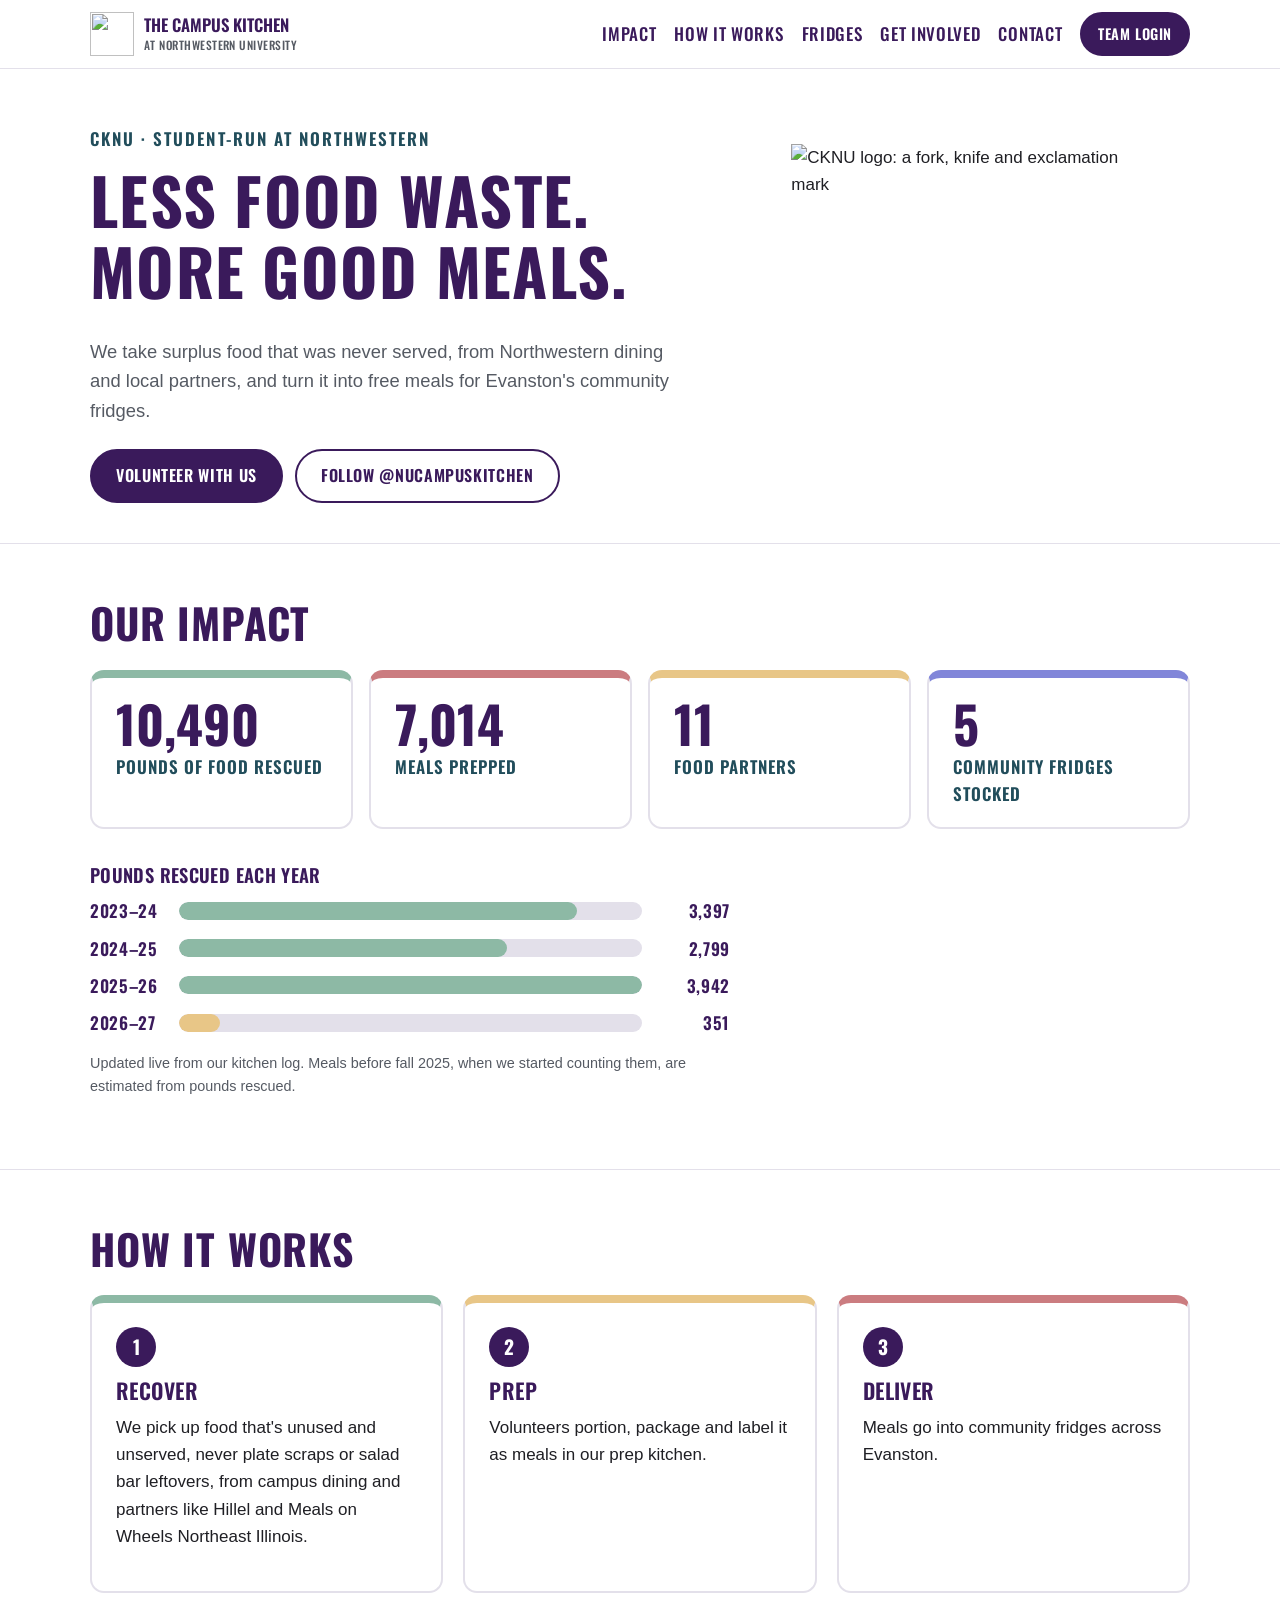
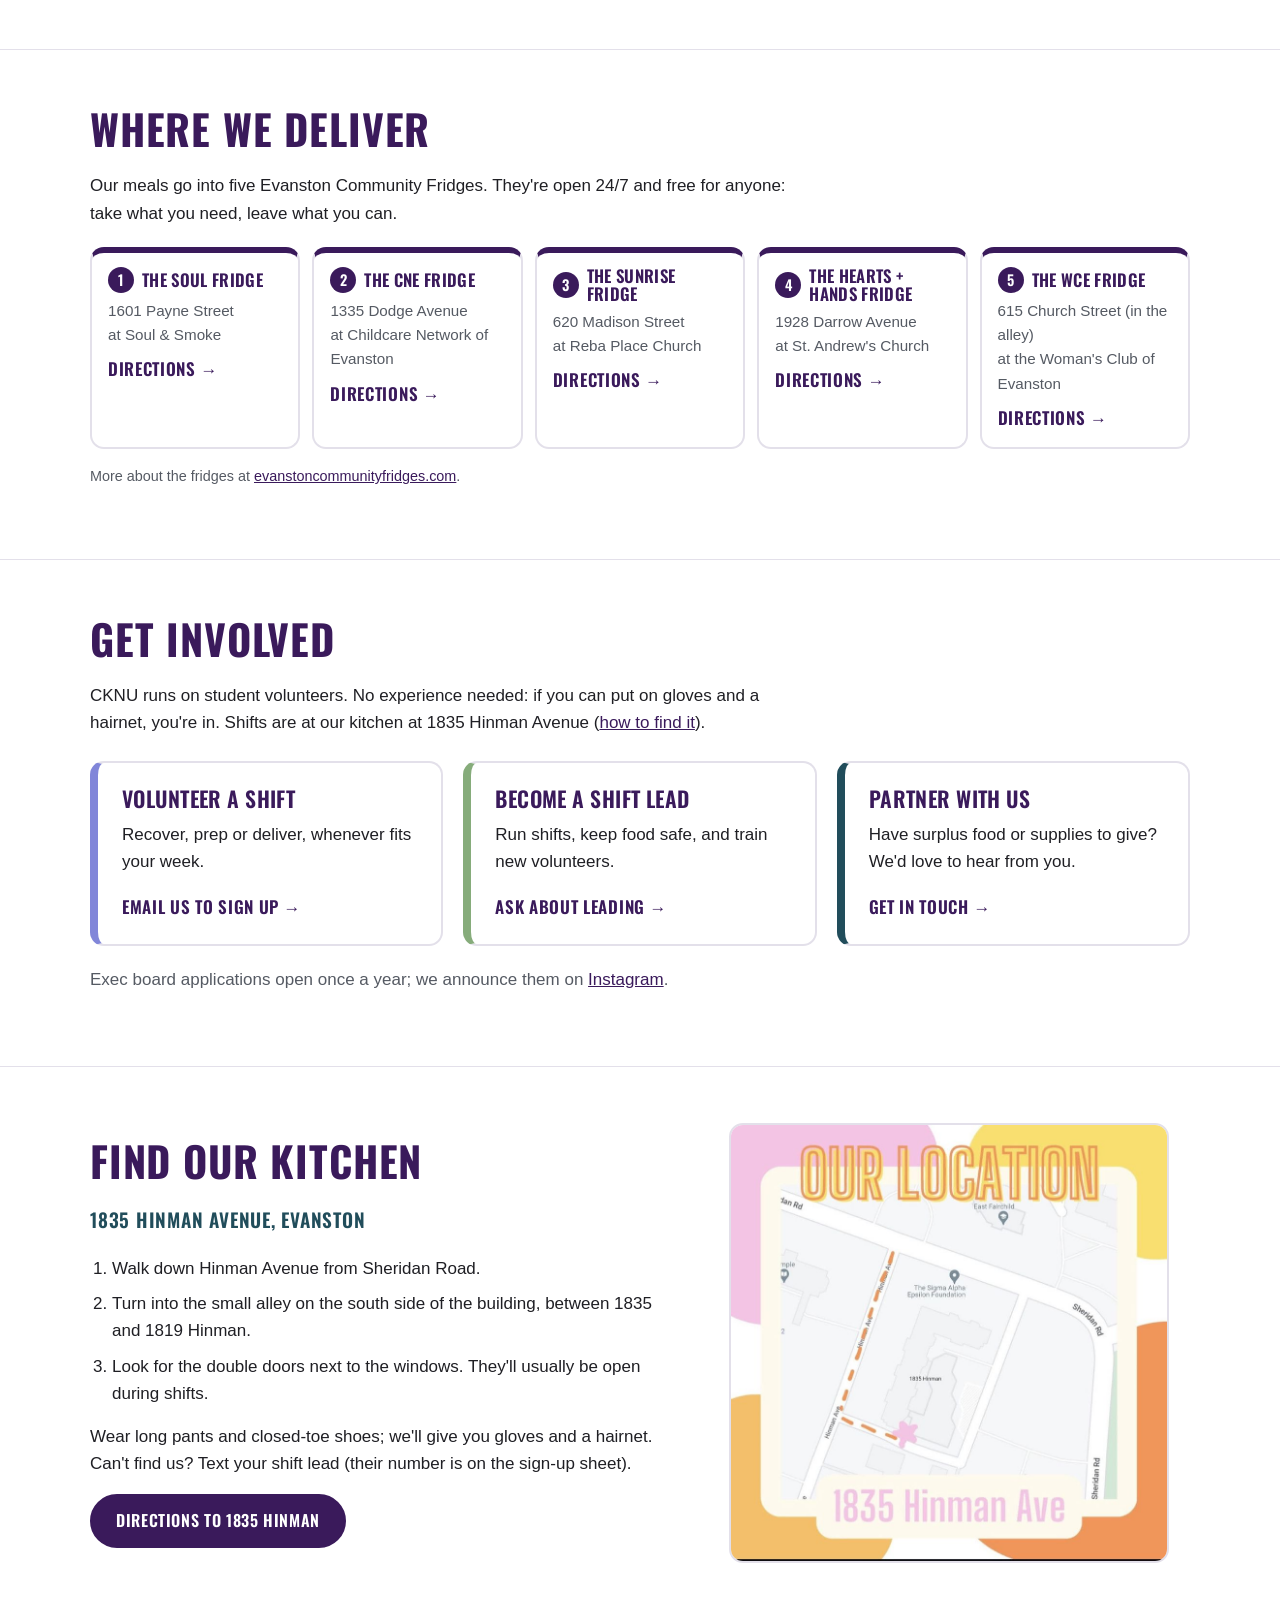
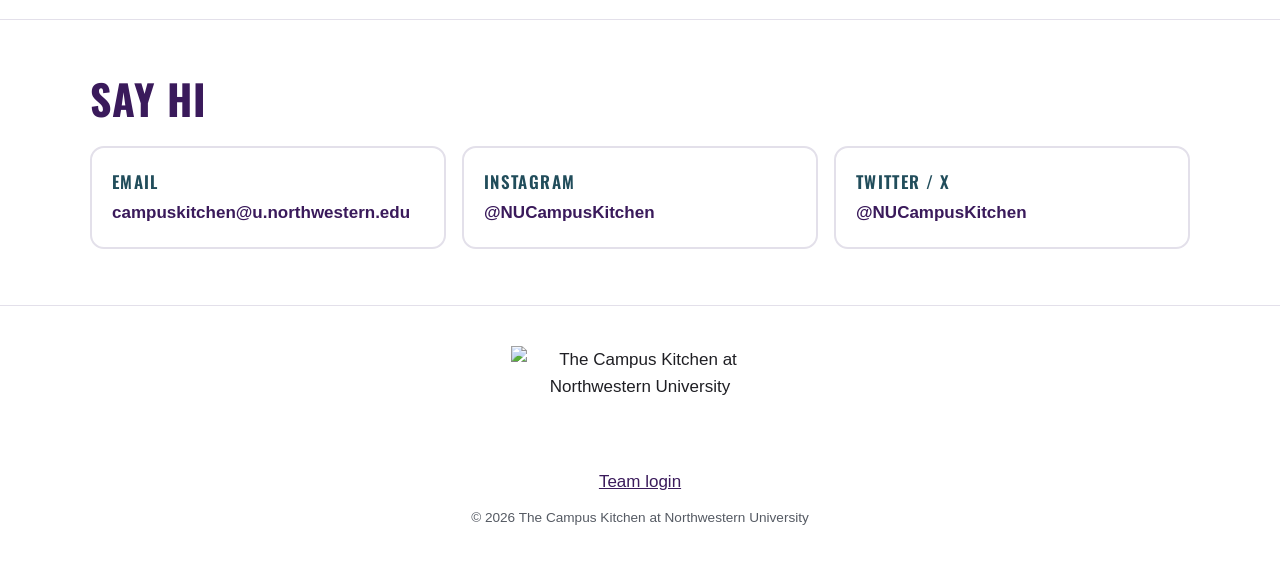
==== index.html @ 6150077a "Add a Find our kitchen section with directions to 1835 Hinman Co-Authored-By: Claude Opus 5.5 <norep" ====
<!doctype html>
<html lang="en">
<head>
  <meta charset="utf-8">
  <meta name="viewport" content="width=device-width, initial-scale=1">
  <title>The Campus Kitchen at Northwestern University</title>
  <meta name="description" content="The Campus Kitchen at Northwestern University (CKNU) is a student-run organization that turns unserved surplus food into free meals for Evanston's community fridges.">
  <meta property="og:title" content="The Campus Kitchen at Northwestern University">
  <meta property="og:description" content="Student volunteers fighting food waste and food insecurity, one shift at a time.">
  <meta property="og:image" content="assets/logo-icon-cknu.png">
  <link rel="icon" type="image/png" sizes="32x32" href="assets/favicon-32.png">
  <link rel="apple-touch-icon" href="assets/apple-touch-icon.png">
  <link rel="preconnect" href="https://fonts.googleapis.com">
  <link rel="preconnect" href="https://fonts.gstatic.com" crossorigin>
  <link rel="stylesheet" href="https://fonts.googleapis.com/css2?family=Oswald:wght@500;600;700&display=swap">
  <link rel="stylesheet" href="https://unpkg.com/leaflet@1.9.4/dist/leaflet.css" crossorigin="">
  <link rel="stylesheet" href="styles.css?v=202610231934">
</head>
<body>
  <a class="skip-link" href="#main">Skip to content</a>

  <header class="site-header">
    <div class="container header-inner">
      <a class="brand" href="#top" aria-label="The Campus Kitchen at Northwestern University, home">
        <img src="assets/logo-icon.png" alt="" width="44" height="44">
        <span class="brand-name">The Campus Kitchen<br><small>at Northwestern University</small></span>
      </a>
      <button class="nav-toggle" type="button" aria-expanded="false" aria-controls="site-nav">Menu</button>
      <nav id="site-nav" class="site-nav" aria-label="Main">
        <a href="#impact">Impact</a>
        <a href="#how">How it works</a>
        <a href="#fridges">Fridges</a>
        <a href="#get-involved">Get involved</a>
        <a href="#contact">Contact</a>
        <!-- The food tracker shift leads use. Update this if its address changes. -->
        <a class="button button-small" href="https://bucolic-brigadeiros-cb611c.netlify.app">Team login</a>
      </nav>
    </div>
  </header>

  <main id="main">
    <section id="top" class="hero">
      <div class="container hero-inner">
        <div class="hero-text">
          <p class="eyebrow">CKNU · Student-run at Northwestern</p>
          <h1>Less food waste.<br>More good meals.</h1>
          <p class="lead">We take surplus food that was never served, from Northwestern dining and local partners, and turn it into free meals for Evanston's community fridges.</p>
          <div class="hero-actions">
            <a class="button" href="#get-involved">Volunteer with us</a>
            <a class="button button-outline" href="https://www.instagram.com/NUCampusKitchen" rel="noopener">Follow @NUCampusKitchen</a>
          </div>
        </div>
        <div class="hero-art">
          <img src="assets/logo-icon-cknu.png" alt="CKNU logo: a fork, knife and exclamation mark" width="512" height="512">
        </div>
      </div>
    </section>

    <!-- Our impact. The numbers below are the history from CKNU's recovery spreadsheets
         (fall 2023 to spring 2026). script.js adds the live totals from the food tracker on top. -->
    <section id="impact" class="section">
      <div class="container">
        <h2>Our impact</h2>
        <div class="stats">
          <div class="stat stat-sage">
            <span class="stat-number" id="impact-pounds">10,490</span>
            <span class="stat-label">pounds of food rescued</span>
          </div>
          <div class="stat stat-rose">
            <span class="stat-number" id="impact-meals">7,014</span>
            <span class="stat-label">meals prepped</span>
          </div>
          <div class="stat stat-gold">
            <span class="stat-number">11</span>
            <span class="stat-label">food partners</span>
          </div>
          <div class="stat stat-periwinkle">
            <span class="stat-number">5</span>
            <span class="stat-label">community fridges stocked</span>
          </div>
        </div>

        <h3 class="years-title">Pounds rescued each year</h3>
        <ul class="years" id="impact-years">
          <li><span class="year-label">2023–24</span><span class="year-bar"><span style="--share: 86%"></span></span><span class="year-value">3,397</span></li>
          <li><span class="year-label">2024–25</span><span class="year-bar"><span style="--share: 71%"></span></span><span class="year-value">2,799</span></li>
          <li><span class="year-label">2025–26</span><span class="year-bar"><span style="--share: 100%"></span></span><span class="year-value">3,942</span></li>
          <li id="impact-this-year"><span class="year-label">2026–27</span><span class="year-bar"><span style="--share: 9%"></span></span><span class="year-value">351</span></li>
        </ul>
        <p class="stats-note" id="impact-note">Updated live from our kitchen log. Meals before fall 2025, when we started counting them, are estimated from pounds rescued.</p>
      </div>
    </section>

    <section id="how" class="section">
      <div class="container">
        <h2>How it works</h2>
        <ol class="steps">
          <li class="step step-sage">
            <span class="step-number">1</span>
            <h3>Recover</h3>
            <p>We pick up food that's unused and unserved, never plate scraps or salad bar leftovers, from campus dining and partners like Hillel and Meals on Wheels Northeast Illinois.</p>
          </li>
          <li class="step step-gold">
            <span class="step-number">2</span>
            <h3>Prep</h3>
            <p>Volunteers portion, package and label it as meals in our prep kitchen.</p>
          </li>
          <li class="step step-rose">
            <span class="step-number">3</span>
            <h3>Deliver</h3>
            <p>Meals go into community fridges across Evanston.</p>
          </li>
        </ol>
      </div>
    </section>

    <!-- Where we deliver. To change a fridge, edit its card below and its entry in FRIDGES in script.js. -->
    <section id="fridges" class="section">
      <div class="container">
        <h2>Where we deliver</h2>
        <p>Our meals go into five Evanston Community Fridges. They're open 24/7 and free for anyone: take what you need, leave what you can.</p>
        <div id="fridge-map" class="fridge-map" role="region" aria-label="Map of the five community fridges" hidden></div>
        <ul class="fridge-cards">
          <li class="fridge-card"><h3>The Soul Fridge</h3><p>1601 Payne Street<br>at Soul &amp; Smoke</p><a class="text-link" href="https://www.google.com/maps/dir/?api=1&amp;destination=1601%20Payne%20St%2C%20Evanston%2C%20IL" rel="noopener">Directions →</a></li>
          <li class="fridge-card"><h3>The CNE Fridge</h3><p>1335 Dodge Avenue<br>at Childcare Network of Evanston</p><a class="text-link" href="https://www.google.com/maps/dir/?api=1&amp;destination=1335%20Dodge%20Ave%2C%20Evanston%2C%20IL" rel="noopener">Directions →</a></li>
          <li class="fridge-card"><h3>The Sunrise Fridge</h3><p>620 Madison Street<br>at Reba Place Church</p><a class="text-link" href="https://www.google.com/maps/dir/?api=1&amp;destination=620%20Madison%20St%2C%20Evanston%2C%20IL" rel="noopener">Directions →</a></li>
          <li class="fridge-card"><h3>The Hearts + Hands Fridge</h3><p>1928 Darrow Avenue<br>at St. Andrew's Church</p><a class="text-link" href="https://www.google.com/maps/dir/?api=1&amp;destination=1928%20Darrow%20Ave%2C%20Evanston%2C%20IL" rel="noopener">Directions →</a></li>
          <li class="fridge-card"><h3>The WCE Fridge</h3><p>615 Church Street (in the alley)<br>at the Woman's Club of Evanston</p><a class="text-link" href="https://www.google.com/maps/dir/?api=1&amp;destination=615%20Church%20St%2C%20Evanston%2C%20IL" rel="noopener">Directions →</a></li>
        </ul>
        <p class="stats-note">More about the fridges at <a href="https://www.evanstoncommunityfridges.com" rel="noopener">evanstoncommunityfridges.com</a>.</p>
      </div>
    </section>

    <section id="get-involved" class="section">
      <div class="container">
        <h2>Get involved</h2>
        <p>CKNU runs on student volunteers. No experience needed: if you can put on gloves and a hairnet, you're in. Shifts are at our kitchen at 1835 Hinman Avenue (<a href="#find-us">how to find it</a>).</p>
        <div class="cards">
          <article class="card">
            <h3>Volunteer a shift</h3>
            <p>Recover, prep or deliver, whenever fits your week.</p>
            <a class="text-link" href="mailto:campuskitchen@u.northwestern.edu?subject=I%20want%20to%20volunteer">Email us to sign up →</a>
          </article>
          <article class="card">
            <h3>Become a shift lead</h3>
            <p>Run shifts, keep food safe, and train new volunteers.</p>
            <a class="text-link" href="mailto:campuskitchen@u.northwestern.edu?subject=Becoming%20a%20shift%20lead">Ask about leading →</a>
          </article>
          <article class="card">
            <h3>Partner with us</h3>
            <p>Have surplus food or supplies to give? We'd love to hear from you.</p>
            <a class="text-link" href="mailto:campuskitchen@u.northwestern.edu?subject=Partnering%20with%20CKNU">Get in touch →</a>
          </article>
        </div>
        <p class="cards-note">Exec board applications open once a year; we announce them on <a href="https://www.instagram.com/NUCampusKitchen" rel="noopener">Instagram</a>.</p>
      </div>
    </section>

    <section id="find-us" class="section">
      <div class="container find-us">
        <div>
          <h2>Find our kitchen</h2>
          <p class="find-address">1835 Hinman Avenue, Evanston</p>
          <ol class="find-steps">
            <li>Walk down Hinman Avenue from Sheridan Road.</li>
            <li>Turn into the small alley on the south side of the building, between 1835 and 1819 Hinman.</li>
            <li>Look for the double doors next to the windows. They'll usually be open during shifts.</li>
          </ol>
          <p>Wear long pants and closed-toe shoes; we'll give you gloves and a hairnet. Can't find us? Text your shift lead (their number is on the sign-up sheet).</p>
          <a class="button" href="https://www.google.com/maps/dir/?api=1&amp;destination=1835%20Hinman%20Ave%2C%20Evanston%2C%20IL" rel="noopener">Directions to 1835 Hinman</a>
        </div>
        <img src="assets/hinman-map.jpg" width="899" height="900" loading="lazy"
             alt="Map of 1835 Hinman Ave: walk down Hinman Ave from Sheridan Rd, then turn left into the alley on the south side of the building. The entrance is marked with a star.">
      </div>
    </section>

    <section id="contact" class="section">
      <div class="container">
        <h2>Say hi</h2>
        <div class="contact-grid">
          <a class="contact-card" href="mailto:campuskitchen@u.northwestern.edu">
            <span class="contact-label">Email</span>
            <span class="contact-value">campuskitchen@u.northwestern.edu</span>
          </a>
          <a class="contact-card" href="https://www.instagram.com/NUCampusKitchen" rel="noopener">
            <span class="contact-label">Instagram</span>
            <span class="contact-value">@NUCampusKitchen</span>
          </a>
          <a class="contact-card" href="https://x.com/NUCampusKitchen" rel="noopener">
            <span class="contact-label">Twitter / X</span>
            <span class="contact-value">@NUCampusKitchen</span>
          </a>
        </div>
      </div>
    </section>
  </main>

  <footer class="site-footer">
    <div class="container footer-inner">
      <img src="assets/logo-lockup.png" alt="The Campus Kitchen at Northwestern University" width="258" height="110">
      <p><a href="https://bucolic-brigadeiros-cb611c.netlify.app">Team login</a></p>
      <p class="fine-print">© <span id="year">2026</span> The Campus Kitchen at Northwestern University</p>
    </div>
  </footer>

  <script src="https://unpkg.com/leaflet@1.9.4/dist/leaflet.js" crossorigin=""></script>
  <script src="script.js?v=202610231934"></script>
</body>
</html>
---- styles.css ----
/* CKNU brand (see README): plain white backgrounds, Oswald all-caps headings,
   plain sans-serif body text, logo never distorted. */
:root {
  --purple: #3a1a5b;
  --sage: #8db9a5;
  --periwinkle: #8186d9;
  --rose: #cb7c80;
  --gold: #e8c687;
  --teal: #214d5b;
  --slate: #67828e;
  --green: #86ac7b;
  --forest: #264027;

  --white: #ffffff;
  --text: #1f1f24;
  --muted: #555a63;
  --line: #e3e0ea;

  --heading-font: "Oswald", "Arial Narrow", Arial, sans-serif;
  --body-font: Arial, Calibri, "Helvetica Neue", Helvetica, sans-serif;
  --radius: 14px;
}

* { box-sizing: border-box; }

html { scroll-behavior: smooth; scroll-padding-top: 84px; }

body {
  margin: 0;
  background: var(--white);
  color: var(--text);
  font: 17px/1.6 var(--body-font);
}

img { max-width: 100%; height: auto; display: block; }

h1, h2, h3 {
  font-family: var(--heading-font);
  text-transform: uppercase;
  letter-spacing: 0.02em;
  line-height: 1.1;
  color: var(--purple);
  margin: 0 0 0.5em;
}
h1 { font-size: clamp(2.4rem, 6vw, 4rem); font-weight: 700; }
h2 { font-size: clamp(1.8rem, 4vw, 2.6rem); font-weight: 700; }
h3 { font-size: 1.35rem; font-weight: 600; }

p { margin: 0 0 1em; }

a { color: var(--purple); }
a:focus-visible, button:focus-visible { outline: 3px solid var(--periwinkle); outline-offset: 3px; }

.container { width: min(1100px, 100% - 32px); margin-inline: auto; }
.narrow { width: min(760px, 100% - 32px); }

.skip-link {
  position: absolute;
  left: -999px;
  top: 8px;
  background: var(--purple);
  color: var(--white);
  padding: 8px 14px;
  border-radius: 8px;
  z-index: 100;
}
.skip-link:focus { left: 8px; }

/* Buttons */
.button {
  display: inline-block;
  font-family: var(--heading-font);
  text-transform: uppercase;
  letter-spacing: 0.04em;
  font-weight: 600;
  font-size: 1rem;
  text-decoration: none;
  color: var(--white);
  background: var(--purple);
  border: 2px solid var(--purple);
  border-radius: 999px;
  padding: 12px 24px;
  transition: background 0.15s, color 0.15s;
}
.button:hover { background: var(--teal); border-color: var(--teal); }
.button-outline { background: var(--white); color: var(--purple); }
.button-outline:hover { background: var(--purple); color: var(--white); border-color: var(--purple); }
.button-small { padding: 8px 16px; font-size: 0.9rem; }

.text-link {
  font-family: var(--heading-font);
  text-transform: uppercase;
  letter-spacing: 0.04em;
  font-weight: 600;
  text-decoration: none;
}
.text-link:hover { text-decoration: underline; }

/* Header */
.site-header {
  position: sticky;
  top: 0;
  z-index: 50;
  background: var(--white);
  border-bottom: 1px solid var(--line);
}
.header-inner { display: flex; align-items: center; justify-content: space-between; gap: 16px; padding: 12px 0; }
.brand { display: flex; align-items: center; gap: 10px; text-decoration: none; flex-shrink: 0; }
.brand-name { white-space: nowrap; }
.brand img { width: 44px; height: 44px; }
.brand-name {
  font-family: var(--heading-font);
  text-transform: uppercase;
  font-weight: 600;
  font-size: 1.05rem;
  line-height: 1.1;
  color: var(--purple);
}
.brand-name small { font-size: 0.72rem; font-weight: 500; letter-spacing: 0.04em; color: var(--muted); }

.site-nav { display: flex; align-items: center; gap: 18px; }
.site-nav a { white-space: nowrap; }
.site-nav a:not(.button) {
  font-family: var(--heading-font);
  text-transform: uppercase;
  letter-spacing: 0.04em;
  font-weight: 500;
  text-decoration: none;
  color: var(--purple);
}
.site-nav a:not(.button):hover { color: var(--teal); text-decoration: underline; text-underline-offset: 6px; }

.nav-toggle {
  display: none;
  font-family: var(--heading-font);
  text-transform: uppercase;
  letter-spacing: 0.04em;
  font-weight: 600;
  font-size: 0.95rem;
  background: var(--white);
  color: var(--purple);
  border: 2px solid var(--purple);
  border-radius: 999px;
  padding: 6px 16px;
  cursor: pointer;
}

/* Hero */
.hero { padding: 56px 0 40px; }
.hero-inner { display: grid; grid-template-columns: 1.3fr 1fr; gap: 48px; align-items: center; }
.eyebrow {
  font-family: var(--heading-font);
  text-transform: uppercase;
  letter-spacing: 0.12em;
  font-weight: 600;
  color: var(--teal);
  margin-bottom: 12px;
}
.lead { font-size: 1.15rem; color: var(--muted); max-width: 36em; }
.hero-actions { display: flex; flex-wrap: wrap; gap: 12px; margin-top: 24px; }
.hero-art { display: flex; justify-content: center; }
.hero-art img { width: min(340px, 80%); }

/* Sections */
.section { padding: 56px 0; border-top: 1px solid var(--line); }
.section p { max-width: 42em; }

/* How it works */
.steps {
  list-style: none;
  padding: 0;
  margin: 24px 0 0;
  display: grid;
  grid-template-columns: repeat(3, 1fr);
  gap: 20px;
}
.step {
  background: var(--white);
  border: 2px solid var(--line);
  border-top: 8px solid var(--accent, var(--purple));
  border-radius: var(--radius);
  padding: 24px;
}
.step-sage { --accent: var(--sage); }
.step-gold { --accent: var(--gold); }
.step-rose { --accent: var(--rose); }
.step-number {
  display: inline-grid;
  place-items: center;
  width: 40px;
  height: 40px;
  border-radius: 50%;
  background: var(--purple);
  color: var(--white);
  font-family: var(--heading-font);
  font-weight: 700;
  font-size: 1.2rem;
  margin-bottom: 12px;
}

/* Get involved */
.cards { display: grid; grid-template-columns: repeat(3, 1fr); gap: 20px; margin-top: 24px; }
.card {
  background: var(--white);
  border: 2px solid var(--line);
  border-left: 8px solid var(--periwinkle);
  border-radius: var(--radius);
  padding: 24px;
  display: flex;
  flex-direction: column;
}
.card:nth-child(2) { border-left-color: var(--green); }
.card:nth-child(3) { border-left-color: var(--teal); }
.card p { flex: 1; }

/* Contact */
.contact-grid { display: grid; grid-template-columns: repeat(3, 1fr); gap: 16px; margin-top: 24px; }
.contact-card {
  display: flex;
  flex-direction: column;
  gap: 4px;
  background: var(--white);
  border: 2px solid var(--line);
  border-radius: var(--radius);
  padding: 20px;
  text-decoration: none;
  color: var(--text);
  transition: border-color 0.15s;
}
.contact-card:hover { border-color: var(--purple); }
.contact-label {
  font-family: var(--heading-font);
  text-transform: uppercase;
  letter-spacing: 0.08em;
  font-weight: 600;
  color: var(--teal);
}
.contact-value { font-weight: 700; color: var(--purple); overflow-wrap: anywhere; }

/* Footer */
.site-footer { border-top: 1px solid var(--line); padding: 40px 0; background: var(--white); }
.footer-inner { display: flex; flex-direction: column; align-items: center; text-align: center; gap: 12px; }
.footer-inner img { width: 258px; }
.footer-inner p { margin: 0; color: var(--muted); }
.footer-inner a { color: var(--purple); }
.fine-print { font-size: 0.85rem; }

/* Our impact: live numbers from the food tracker */
.stats {
  display: grid;
  grid-template-columns: repeat(auto-fit, minmax(min(150px, 100%), 1fr));
  gap: 16px;
  margin-top: 24px;
}
.stat {
  display: flex;
  flex-direction: column;
  gap: 4px;
  background: var(--white);
  border: 2px solid var(--line);
  border-top: 8px solid var(--accent, var(--purple));
  border-radius: var(--radius);
  padding: 20px 24px;
  min-width: 0;
}
@media (max-width: 480px) {
  .stat { padding: 16px; }
  .stat-number { font-size: 2.1rem; }
  .stat-label { font-size: 0.85rem; }
}
.stat-rose { --accent: var(--rose); }
.stat-sage { --accent: var(--sage); }
.stat-gold { --accent: var(--gold); }
.stat-periwinkle { --accent: var(--periwinkle); }
.stat-number {
  font-family: var(--heading-font);
  font-weight: 700;
  font-size: clamp(2.4rem, 6vw, 3.2rem);
  line-height: 1;
  color: var(--purple);
}
.stat-label {
  font-family: var(--heading-font);
  text-transform: uppercase;
  letter-spacing: 0.06em;
  font-weight: 600;
  color: var(--teal);
}
.stats-note { margin-top: 16px; color: var(--muted); font-size: 0.9rem; }
.years-title { margin-top: 36px; font-size: 1.15rem; }
.years { list-style: none; padding: 0; margin: 12px 0 0; display: grid; gap: 10px; max-width: 640px; }
.years li { display: grid; grid-template-columns: 4.5em 1fr 4.5em; align-items: center; gap: 12px; }
.years li[hidden] { display: none; }
.year-label, .year-value {
  font-family: var(--heading-font);
  font-weight: 600;
  letter-spacing: 0.04em;
  color: var(--purple);
}
.year-value { text-align: right; }
.year-bar { height: 18px; border-radius: 999px; background: var(--line); overflow: hidden; }
.year-bar span { display: block; height: 100%; width: var(--share); border-radius: 999px; background: var(--sage); }
#impact-this-year .year-bar span { background: var(--gold); }

.cards-note { margin-top: 20px; color: var(--muted); }

/* Where we deliver: map of the community fridges */
.fridge-map {
  height: 380px;
  margin-top: 24px;
  border: 2px solid var(--line);
  border-radius: var(--radius);
  overflow: hidden;
  z-index: 0;
}
.fridge-map[hidden] { display: none; }
.fridge-map .leaflet-popup-content { font-family: var(--body-font); font-size: 0.95rem; }
.fridge-map .leaflet-popup-content a { color: var(--purple); font-weight: 700; }
.fridge-map .leaflet-popup-content b { font-family: var(--heading-font); text-transform: uppercase; color: var(--purple); letter-spacing: 0.03em; }
.fridge-pin {
  display: grid;
  place-items: center;
  width: 30px;
  height: 30px;
  border-radius: 50%;
  background: var(--purple);
  color: var(--white);
  border: 3px solid var(--white);
  box-shadow: 0 1px 4px rgb(0 0 0 / 0.35);
  font-family: var(--heading-font);
  font-weight: 700;
  font-size: 0.95rem;
}
.fridge-cards {
  list-style: none;
  padding: 0;
  margin: 20px 0 0;
  display: grid;
  grid-template-columns: repeat(auto-fit, minmax(min(150px, 100%), 1fr));
  gap: 12px;
}
.fridge-card {
  border: 2px solid var(--line);
  border-top: 6px solid var(--purple);
  border-radius: var(--radius);
  padding: 14px 16px;
}
.fridge-cards { counter-reset: fridge; }
.fridge-card { counter-increment: fridge; }
.fridge-card h3 { font-size: 1.05rem; margin-bottom: 6px; display: flex; align-items: center; gap: 8px; }
.fridge-card h3::before {
  content: counter(fridge);
  flex: none;
  display: grid;
  place-items: center;
  width: 26px;
  height: 26px;
  border-radius: 50%;
  background: var(--purple);
  color: var(--white);
  font-size: 0.9rem;
}
.fridge-card p { margin: 0 0 8px; color: var(--muted); font-size: 0.95rem; }

/* Find our kitchen */
.find-us { display: grid; grid-template-columns: 1.2fr 1fr; gap: 40px; align-items: center; }
.find-us img { width: 100%; max-width: 440px; justify-self: center; border-radius: var(--radius); border: 2px solid var(--line); }
.find-address { font-family: var(--heading-font); text-transform: uppercase; letter-spacing: 0.04em; font-weight: 600; font-size: 1.2rem; color: var(--teal); }
.find-steps { padding-left: 22px; margin: 0 0 16px; }
.find-steps li { margin-bottom: 8px; }

/* Phones and small tablets */
/* The full menu needs about 770px; below that it becomes the Menu button. */
@media (max-width: 860px) {
  .nav-toggle { display: inline-block; }
  .site-nav {
    display: none;
    position: absolute;
    top: 100%;
    left: 0;
    right: 0;
    flex-direction: column;
    align-items: stretch;
    gap: 0;
    background: var(--white);
    border-bottom: 1px solid var(--line);
    padding: 8px 16px 16px;
  }
  .site-nav.open { display: flex; }
  .site-nav a:not(.button) { padding: 12px 0; border-bottom: 1px solid var(--line); }
  .site-nav .button { margin-top: 12px; text-align: center; }
}

@media (max-width: 860px) {
  .hero { padding: 36px 0 24px; }
  .hero-inner { grid-template-columns: 1fr; gap: 24px; }
  .hero-art { order: -1; }
  .hero-art img { width: 160px; }
  .steps, .cards, .contact-grid { grid-template-columns: 1fr; }
  .section { padding: 44px 0; }
  .fridge-map { height: 300px; }
  .find-us { grid-template-columns: 1fr; gap: 24px; }
  .fridge-card { padding: 12px; }
  .fridge-card h3 { font-size: 0.95rem; }
  .fridge-card p { font-size: 0.88rem; }
}

@media (prefers-reduced-motion: reduce) {
  html { scroll-behavior: auto; }
}
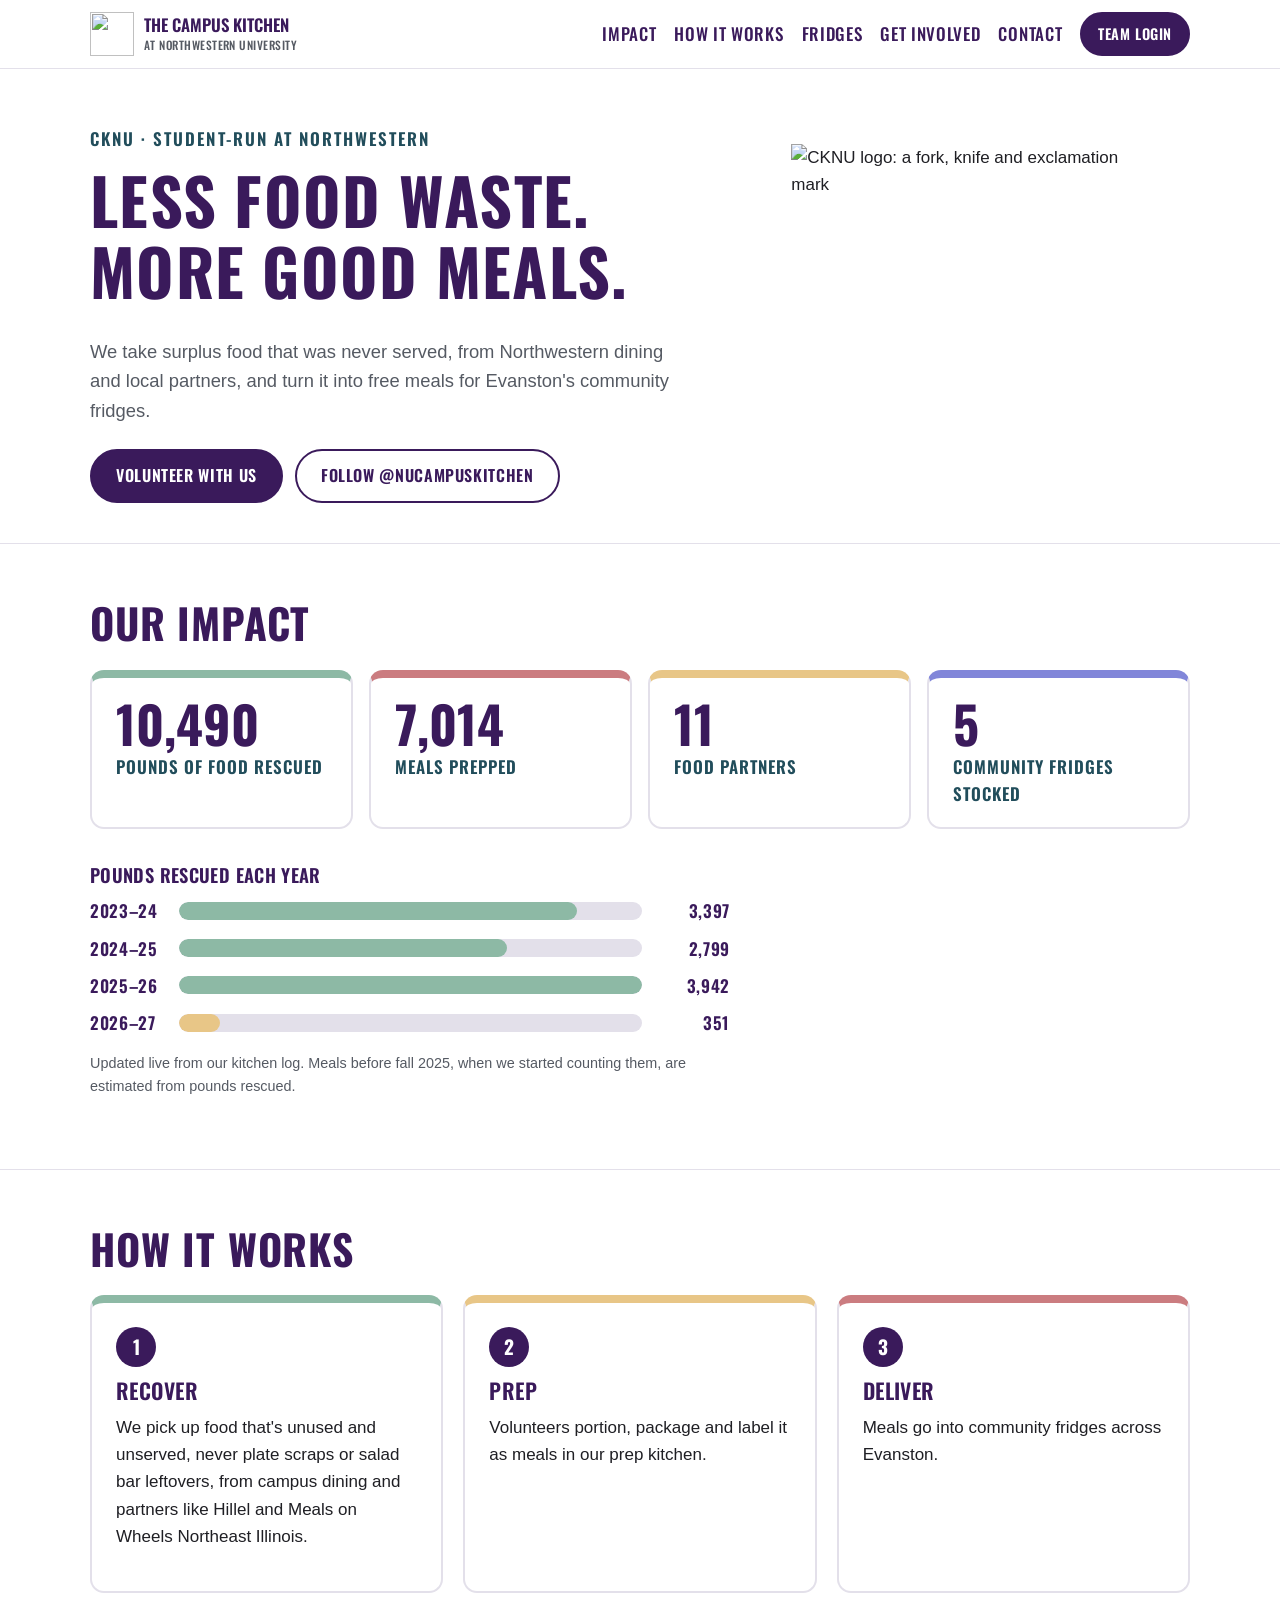
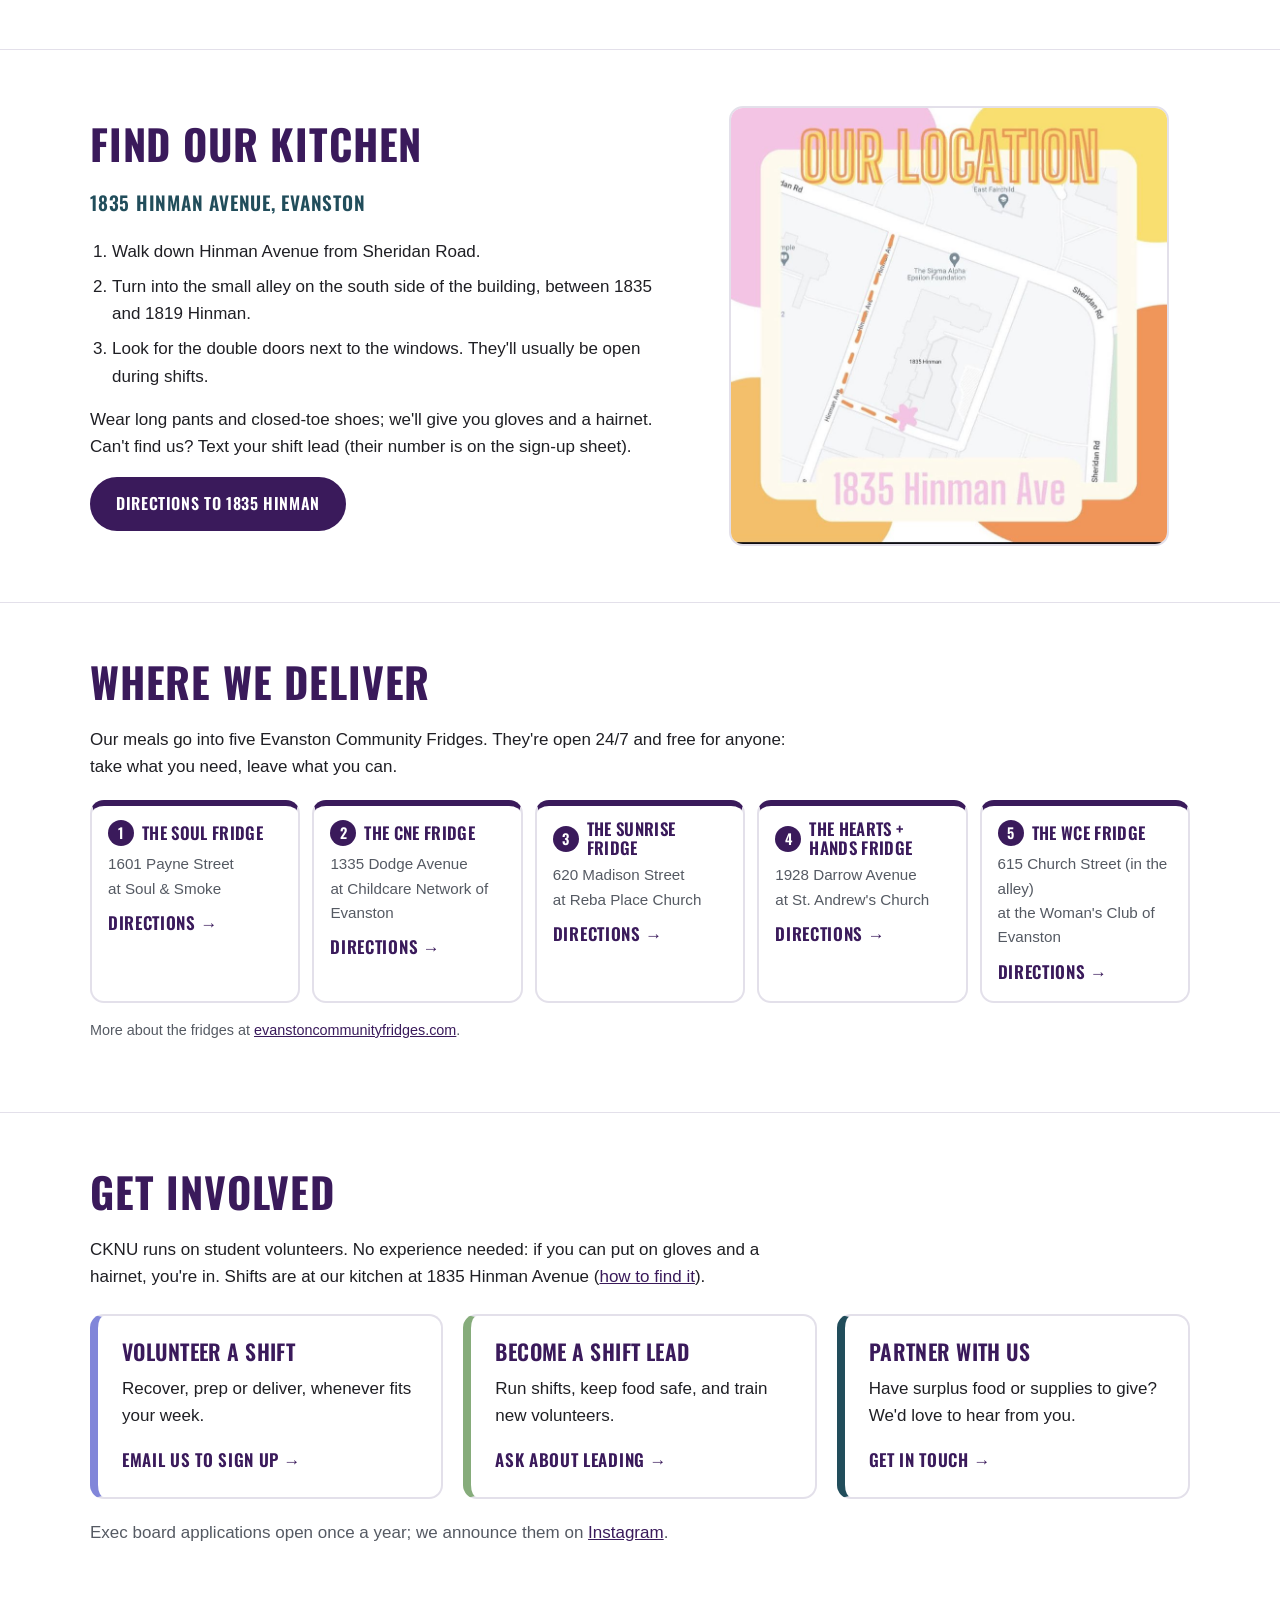
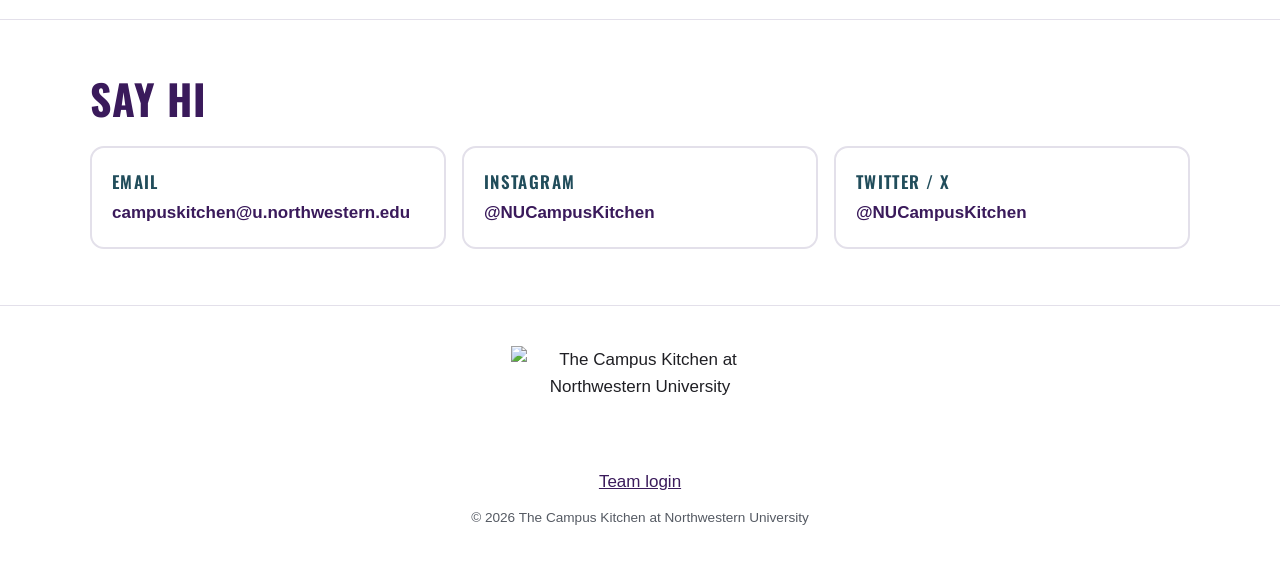
==== commit 0ef17bdf: "Move Find our kitchen up, right after How it works Co-Authored-By: Claude Opus 5.5 <noreply@anthropi" ====
--- a/index.html
+++ b/index.html
@@ -14,7 +14,7 @@
   <link rel="preconnect" href="https://fonts.gstatic.com" crossorigin>
   <link rel="stylesheet" href="https://fonts.googleapis.com/css2?family=Oswald:wght@500;600;700&display=swap">
   <link rel="stylesheet" href="https://unpkg.com/leaflet@1.9.4/dist/leaflet.css" crossorigin="">
-  <link rel="stylesheet" href="styles.css?v=202610231934">
+  <link rel="stylesheet" href="styles.css?v=202610232038">
 </head>
 <body>
   <a class="skip-link" href="#main">Skip to content</a>
@@ -114,6 +114,24 @@
       </div>
     </section>
 
+    <section id="find-us" class="section">
+      <div class="container find-us">
+        <div>
+          <h2>Find our kitchen</h2>
+          <p class="find-address">1835 Hinman Avenue, Evanston</p>
+          <ol class="find-steps">
+            <li>Walk down Hinman Avenue from Sheridan Road.</li>
+            <li>Turn into the small alley on the south side of the building, between 1835 and 1819 Hinman.</li>
+            <li>Look for the double doors next to the windows. They'll usually be open during shifts.</li>
+          </ol>
+          <p>Wear long pants and closed-toe shoes; we'll give you gloves and a hairnet. Can't find us? Text your shift lead (their number is on the sign-up sheet).</p>
+          <a class="button" href="https://www.google.com/maps/dir/?api=1&amp;destination=1835%20Hinman%20Ave%2C%20Evanston%2C%20IL" rel="noopener">Directions to 1835 Hinman</a>
+        </div>
+        <img src="assets/hinman-map.jpg" width="899" height="900" loading="lazy"
+             alt="Map of 1835 Hinman Ave: walk down Hinman Ave from Sheridan Rd, then turn left into the alley on the south side of the building. The entrance is marked with a star.">
+      </div>
+    </section>
+
     <!-- Where we deliver. To change a fridge, edit its card below and its entry in FRIDGES in script.js. -->
     <section id="fridges" class="section">
       <div class="container">
@@ -156,24 +174,6 @@
       </div>
     </section>
 
-    <section id="find-us" class="section">
-      <div class="container find-us">
-        <div>
-          <h2>Find our kitchen</h2>
-          <p class="find-address">1835 Hinman Avenue, Evanston</p>
-          <ol class="find-steps">
-            <li>Walk down Hinman Avenue from Sheridan Road.</li>
-            <li>Turn into the small alley on the south side of the building, between 1835 and 1819 Hinman.</li>
-            <li>Look for the double doors next to the windows. They'll usually be open during shifts.</li>
-          </ol>
-          <p>Wear long pants and closed-toe shoes; we'll give you gloves and a hairnet. Can't find us? Text your shift lead (their number is on the sign-up sheet).</p>
-          <a class="button" href="https://www.google.com/maps/dir/?api=1&amp;destination=1835%20Hinman%20Ave%2C%20Evanston%2C%20IL" rel="noopener">Directions to 1835 Hinman</a>
-        </div>
-        <img src="assets/hinman-map.jpg" width="899" height="900" loading="lazy"
-             alt="Map of 1835 Hinman Ave: walk down Hinman Ave from Sheridan Rd, then turn left into the alley on the south side of the building. The entrance is marked with a star.">
-      </div>
-    </section>
-
     <section id="contact" class="section">
       <div class="container">
         <h2>Say hi</h2>
@@ -204,6 +204,6 @@
   </footer>
 
   <script src="https://unpkg.com/leaflet@1.9.4/dist/leaflet.js" crossorigin=""></script>
-  <script src="script.js?v=202610231934"></script>
+  <script src="script.js?v=202610232038"></script>
 </body>
 </html>
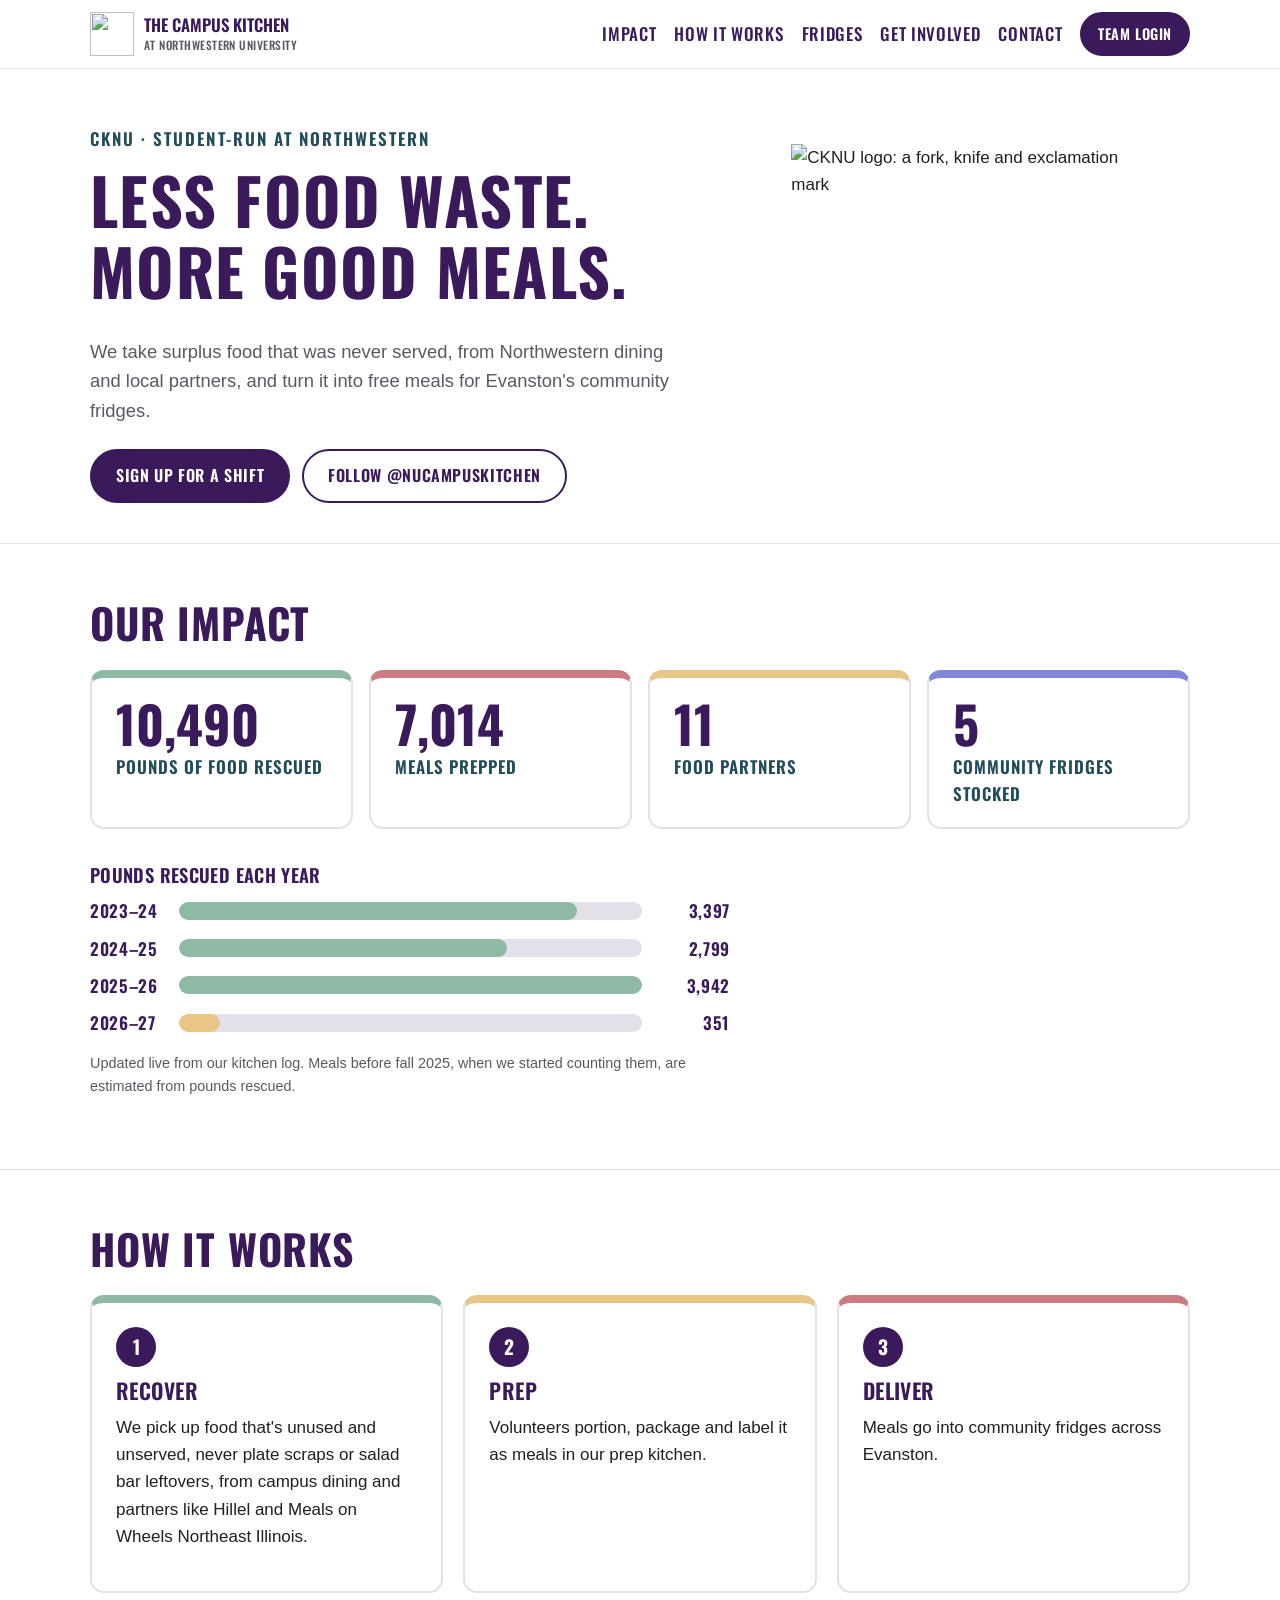
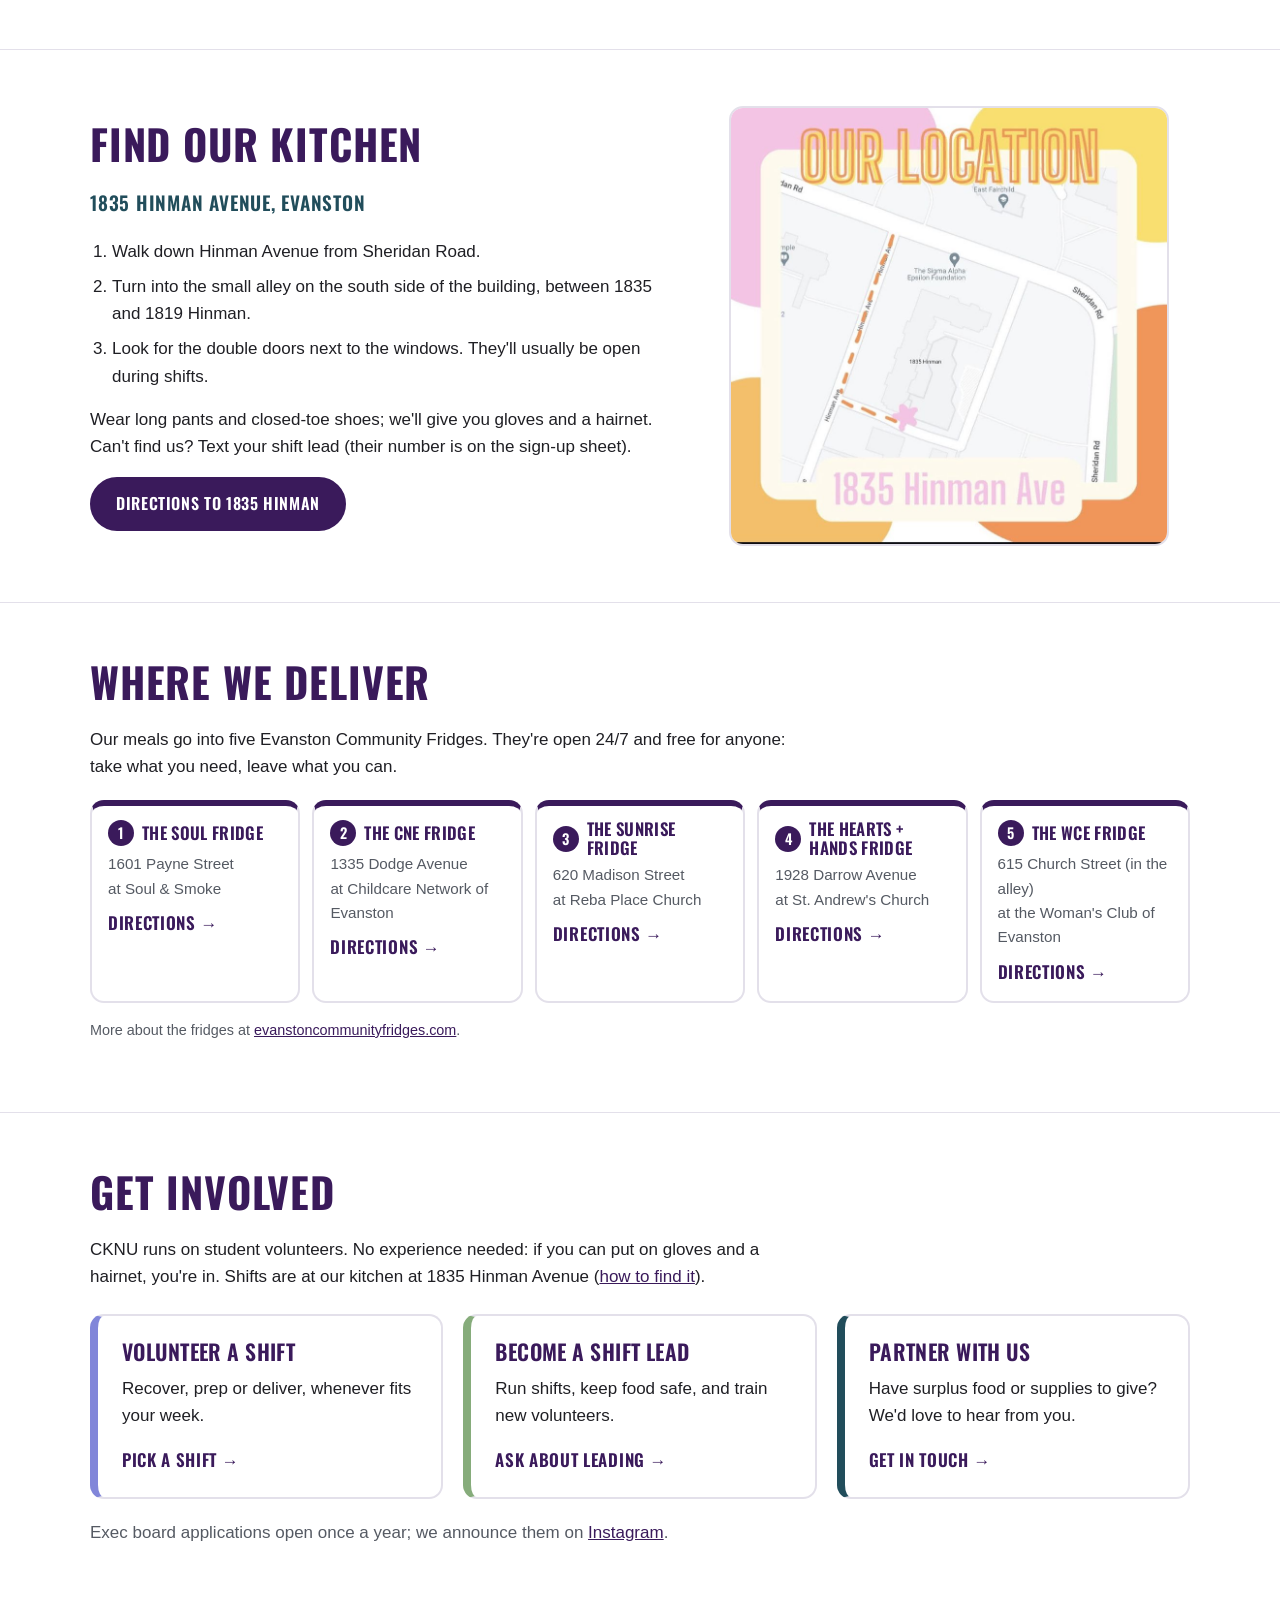
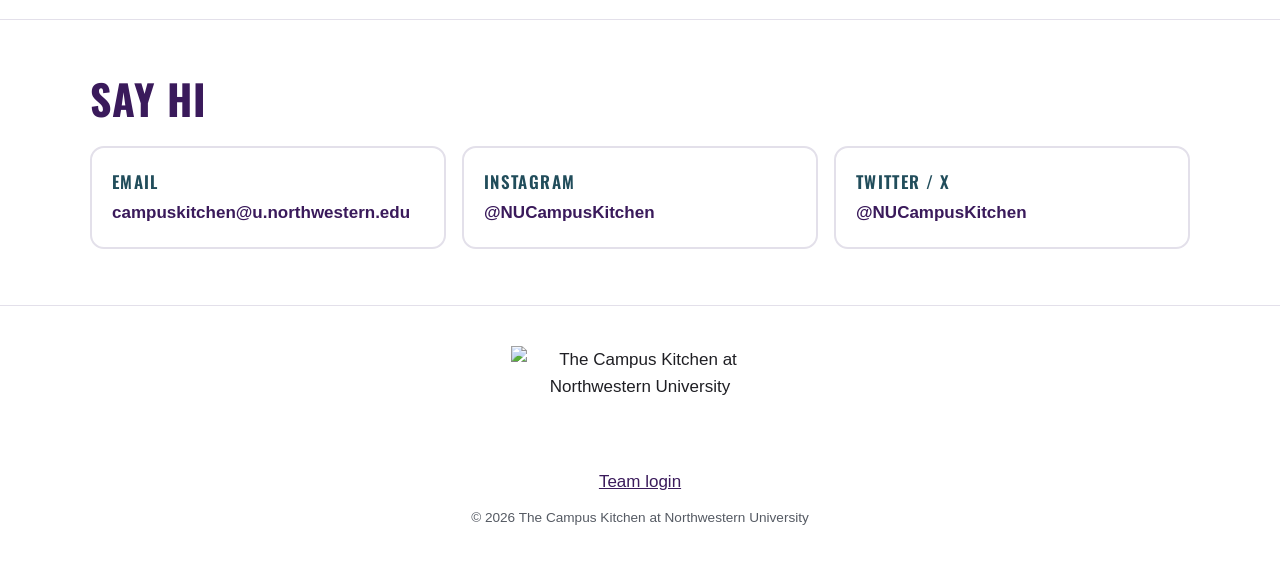
==== commit d8eb4049: "Add volunteer shift sign-up page Co-Authored-By: Claude Opus 5.5 <noreply@anthropic.com> Claude-Sess" ====
--- a/index.html
+++ b/index.html
@@ -14,7 +14,7 @@
   <link rel="preconnect" href="https://fonts.gstatic.com" crossorigin>
   <link rel="stylesheet" href="https://fonts.googleapis.com/css2?family=Oswald:wght@500;600;700&display=swap">
   <link rel="stylesheet" href="https://unpkg.com/leaflet@1.9.4/dist/leaflet.css" crossorigin="">
-  <link rel="stylesheet" href="styles.css?v=202610232038">
+  <link rel="stylesheet" href="styles.css?v=202610261725">
 </head>
 <body>
   <a class="skip-link" href="#main">Skip to content</a>
@@ -46,7 +46,7 @@
           <h1>Less food waste.<br>More good meals.</h1>
           <p class="lead">We take surplus food that was never served, from Northwestern dining and local partners, and turn it into free meals for Evanston's community fridges.</p>
           <div class="hero-actions">
-            <a class="button" href="#get-involved">Volunteer with us</a>
+            <a class="button" href="signup.html">Sign up for a shift</a>
             <a class="button button-outline" href="https://www.instagram.com/NUCampusKitchen" rel="noopener">Follow @NUCampusKitchen</a>
           </div>
         </div>
@@ -157,7 +157,7 @@
           <article class="card">
             <h3>Volunteer a shift</h3>
             <p>Recover, prep or deliver, whenever fits your week.</p>
-            <a class="text-link" href="mailto:campuskitchen@u.northwestern.edu?subject=I%20want%20to%20volunteer">Email us to sign up →</a>
+            <a class="text-link" href="signup.html">Pick a shift →</a>
           </article>
           <article class="card">
             <h3>Become a shift lead</h3>
@@ -204,6 +204,6 @@
   </footer>
 
   <script src="https://unpkg.com/leaflet@1.9.4/dist/leaflet.js" crossorigin=""></script>
-  <script src="script.js?v=202610232038"></script>
+  <script src="script.js?v=202610261725"></script>
 </body>
 </html>
--- a/styles.css
+++ b/styles.css
@@ -408,3 +408,53 @@
 @media (prefers-reduced-motion: reduce) {
   html { scroll-behavior: auto; }
 }
+
+/* Shift sign-up page (signup.html) */
+.signup-section h1 { font-size: clamp(2rem, 6vw, 3rem); }
+.shift-kinds { margin: 8px 0 20px; border: 2px solid var(--line); border-radius: var(--radius); padding: 10px 16px; }
+.shift-kinds summary { cursor: pointer; font-weight: 700; color: var(--purple); }
+.shift-kinds dl { margin: 10px 0 0; }
+.shift-kinds dt { font-family: var(--heading-font); text-transform: uppercase; letter-spacing: 0.04em; color: var(--purple); margin-top: 8px; }
+.shift-kinds dd { margin: 0; color: var(--muted); }
+.shift-picker { display: grid; gap: 8px; margin: 8px 0 20px; }
+.picker-day { font-size: 1.1rem; margin: 14px 0 2px; color: var(--teal); }
+.pick {
+  display: flex;
+  align-items: center;
+  gap: 12px;
+  padding: 12px 14px;
+  border: 2px solid var(--line);
+  border-radius: var(--radius);
+  cursor: pointer;
+}
+.pick:has(input:checked) { border-color: var(--purple); background: #f6f2fa; }
+.pick.full { opacity: 0.55; cursor: not-allowed; }
+.pick input { width: 22px; height: 22px; accent-color: var(--purple); flex: none; }
+.pick-name { flex: 1; }
+.pick-spots { font-size: 0.9rem; font-weight: 700; color: var(--teal); white-space: nowrap; }
+.pick-spots.last { color: #a3261b; }
+.pick-spots.none { color: var(--muted); }
+.signup-fields { display: grid; grid-template-columns: 1fr 1fr; gap: 12px; }
+.signup-fields label { display: block; font-weight: 700; color: var(--purple); }
+.signup-fields input {
+  display: block;
+  width: 100%;
+  margin-top: 4px;
+  padding: 12px;
+  font: inherit;
+  font-size: 16px;
+  border: 2px solid var(--line);
+  border-radius: 10px;
+}
+.signup-fields input:focus { outline: 3px solid var(--periwinkle); outline-offset: 1px; }
+.signup-error { color: #a3261b; font-weight: 700; min-height: 1em; }
+.signup-error:empty { display: none; }
+.signup-done { margin-top: 8px; }
+.done-list { padding-left: 20px; }
+.done-list li { margin-bottom: 8px; }
+.signup-warning { background: #fdf0d5; color: #6b4600; border-radius: 10px; padding: 10px 14px; }
+.signup-note { margin-top: 28px; color: var(--muted); }
+#signup-btn:disabled { opacity: 0.5; cursor: not-allowed; }
+@media (max-width: 600px) {
+  .signup-fields { grid-template-columns: 1fr; }
+}
